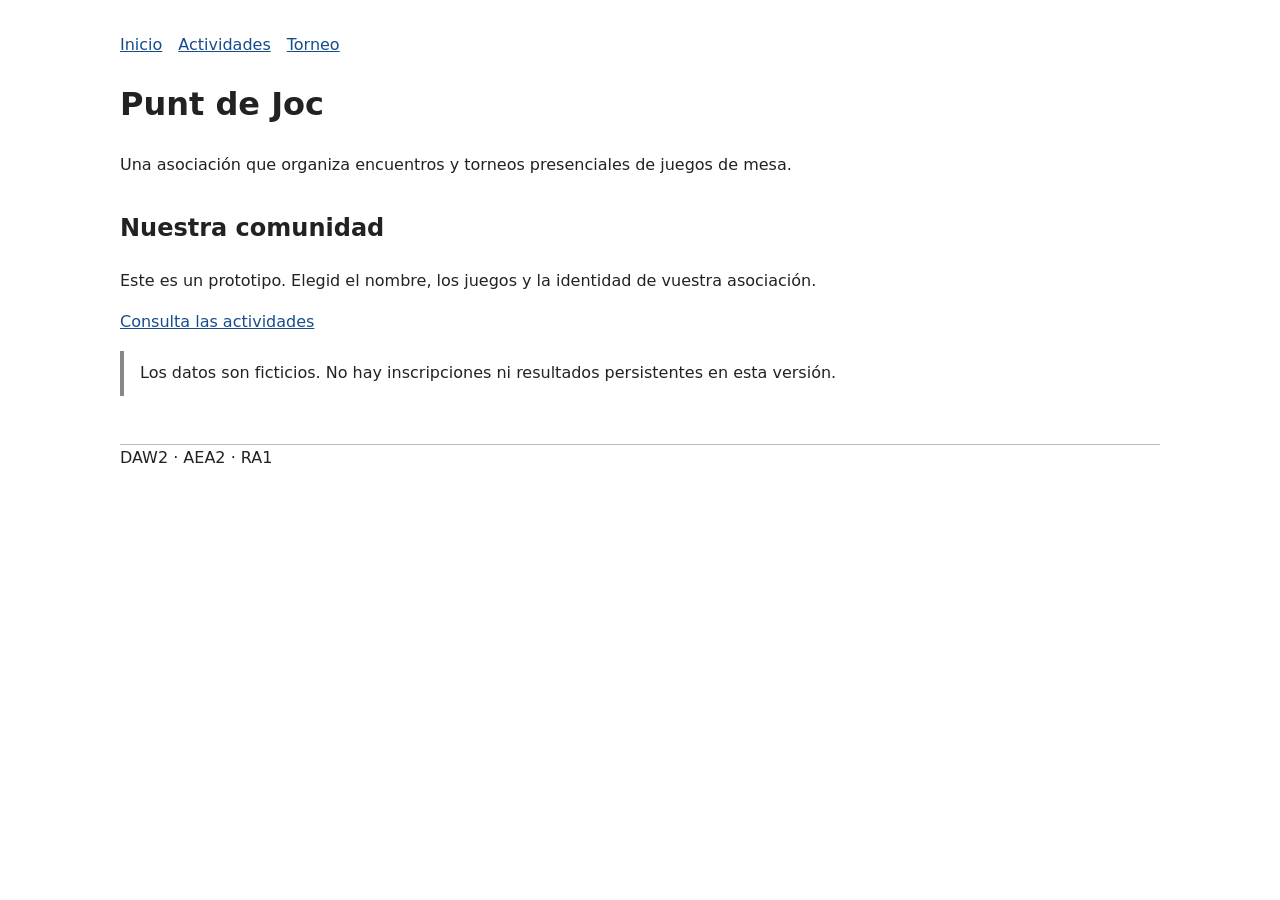
==== index.html @ 8492cb3b "proyecto base" ====
<!doctype html>
<html lang="es">
<head>
<meta charset="utf-8">
<meta name="viewport" content="width=device-width,initial-scale=1">
<title>Punt de Joc</title>
<link rel="stylesheet" href="style.css">
</head>
<body>
<nav>
<a href="index.html">Inicio</a>
<a href="activitats.html">Actividades</a>
<a href="torneig.html">Torneo</a>
</nav>
<main>
<h1>Punt de Joc</h1>
<p>Una asociación que organiza encuentros y torneos presenciales de juegos de mesa.</p>
<h2>Nuestra comunidad</h2>
<p>Este es un prototipo. Elegid el nombre, los juegos y la identidad de vuestra asociación.</p>
<p>
<a href="activitats.html">Consulta las actividades</a>
</p>
<aside>Los datos son ficticios. No hay inscripciones ni resultados persistentes en esta versión.</aside>
</main>
<footer>DAW2 · AEA2 · RA1</footer>
</body>
</html>
---- style.css ----
body{font-family:system-ui,sans-serif;max-width:65rem;margin:2rem auto;padding:0 1rem;line-height:1.6;color:#222}
nav{display:flex;gap:1rem;flex-wrap:wrap}
table{border-collapse:collapse;width:100%}
th,td{border:1px solid #bbb;padding:.5rem;text-align:left}
label{display:block;margin:.7rem 0}
input,select,button{font:inherit;padding:.3rem}
footer{margin-top:3rem;border-top:1px solid #bbb}
a{color:#164c8c}
pre{background:#f3f3f3;padding:1rem;overflow:auto}
aside{border-left:4px solid #888;padding:.6rem 1rem}
h2{margin-top:2rem}
:focus-visible{outline:3px solid #aa5b00}
 @media print{nav{display:none}
body{max-width:none}
}
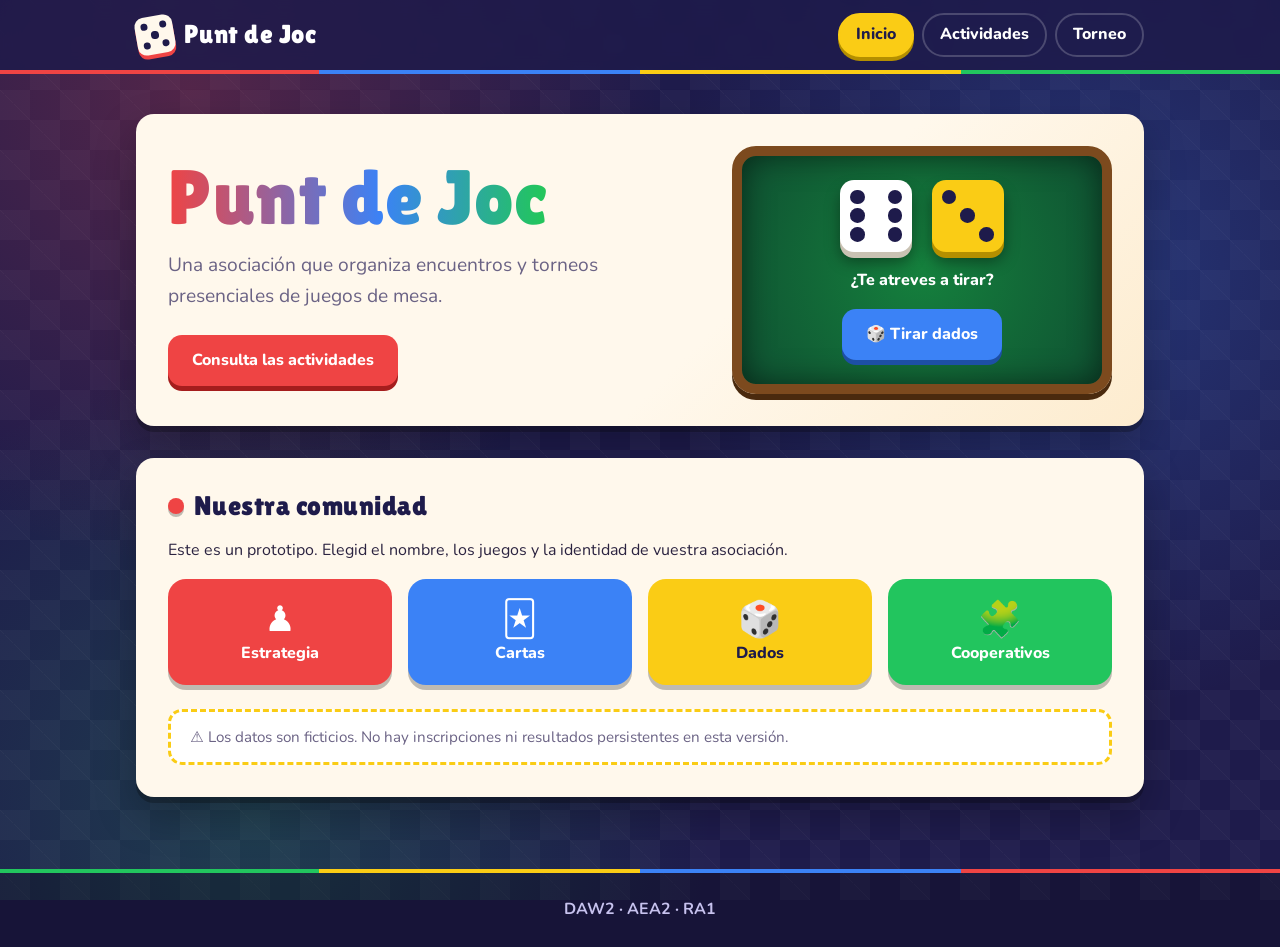
==== commit 1e5b01ae: "Estilo visual temático de juegos de mesa para Punt de Joc - Nueva hoja de estilos con colores del pa" ====
--- a/index.html
+++ b/index.html
@@ -4,23 +4,50 @@
 <meta charset="utf-8">
 <meta name="viewport" content="width=device-width,initial-scale=1">
 <title>Punt de Joc</title>
+<link rel="preconnect" href="https://fonts.googleapis.com">
+<link rel="preconnect" href="https://fonts.gstatic.com" crossorigin>
+<link href="https://fonts.googleapis.com/css2?family=Lilita+One&family=Nunito:wght@400;700;800&display=swap" rel="stylesheet">
 <link rel="stylesheet" href="style.css">
+<script src="script.js" defer></script>
 </head>
 <body>
+<header>
+<div class="barra">
+<a class="logo" href="index.html"><span class="logo-dado" data-valor="5" aria-hidden="true"></span>Punt de Joc</a>
 <nav>
 <a href="index.html">Inicio</a>
 <a href="activitats.html">Actividades</a>
 <a href="torneig.html">Torneo</a>
 </nav>
+</div>
+</header>
 <main>
+<section class="panel hero">
+<div>
 <h1>Punt de Joc</h1>
-<p>Una asociación que organiza encuentros y torneos presenciales de juegos de mesa.</p>
+<p class="lema">Una asociación que organiza encuentros y torneos presenciales de juegos de mesa.</p>
+<a class="boton" href="activitats.html">Consulta las actividades</a>
+</div>
+<div class="mesa">
+<div class="dados">
+<div class="dado" data-valor="6" role="img"></div>
+<div class="dado" data-valor="3" role="img"></div>
+</div>
+<p class="tirada" id="tirada" aria-live="polite">¿Te atreves a tirar?</p>
+<button class="boton azul" id="tirar" type="button">🎲 Tirar dados</button>
+</div>
+</section>
+<section class="panel">
 <h2>Nuestra comunidad</h2>
 <p>Este es un prototipo. Elegid el nombre, los juegos y la identidad de vuestra asociación.</p>
-<p>
-<a href="activitats.html">Consulta las actividades</a>
-</p>
+<div class="colores">
+<div class="ficha rojo"><span>♟️</span>Estrategia</div>
+<div class="ficha azul"><span>🃏</span>Cartas</div>
+<div class="ficha amarillo"><span>🎲</span>Dados</div>
+<div class="ficha verde"><span>🧩</span>Cooperativos</div>
+</div>
 <aside>Los datos son ficticios. No hay inscripciones ni resultados persistentes en esta versión.</aside>
+</section>
 </main>
 <footer>DAW2 · AEA2 · RA1</footer>
 </body>
--- a/style.css
+++ b/style.css
@@ -1,16 +1,453 @@
-body{font-family:system-ui,sans-serif;max-width:65rem;margin:2rem auto;padding:0 1rem;line-height:1.6;color:#222}
-nav{display:flex;gap:1rem;flex-wrap:wrap}
-table{border-collapse:collapse;width:100%}
-th,td{border:1px solid #bbb;padding:.5rem;text-align:left}
+/* ===== Punt de Joc · estilo tablero ===== */
+:root{
+  --rojo:#ef4444;
+  --azul:#3b82f6;
+  --amarillo:#facc15;
+  --verde:#22c55e;
+  --tinta:#1e1b4b;
+  --papel:#fff8ec;
+  --papel-2:#fdeccf;
+  --texto:#2b2340;
+  --suave:#6b6385;
+  --radio:18px;
+  --sombra:0 6px 0 rgba(0,0,0,.25),0 18px 40px rgba(0,0,0,.25);
+}
+
+*{box-sizing:border-box}
+
+html{scroll-behavior:smooth}
+
+body{
+  margin:0;
+  font-family:"Nunito",system-ui,sans-serif;
+  line-height:1.6;
+  color:var(--texto);
+  background-color:var(--tinta);
+  background-image:
+    radial-gradient(circle at 15% 10%,rgba(239,68,68,.25),transparent 35%),
+    radial-gradient(circle at 85% 30%,rgba(59,130,246,.25),transparent 35%),
+    radial-gradient(circle at 20% 90%,rgba(34,197,94,.2),transparent 35%),
+    linear-gradient(45deg,rgba(255,255,255,.03) 25%,transparent 25%,transparent 75%,rgba(255,255,255,.03) 75%),
+    linear-gradient(45deg,rgba(255,255,255,.03) 25%,transparent 25%,transparent 75%,rgba(255,255,255,.03) 75%);
+  background-size:auto,auto,auto,60px 60px,60px 60px;
+  background-position:0 0,0 0,0 0,0 0,30px 30px;
+  background-attachment:fixed;
+  min-height:100vh;
+  display:flex;
+  flex-direction:column;
+}
+
+h1,h2,.logo{
+  font-family:"Lilita One","Nunito",sans-serif;
+  font-weight:400;
+  letter-spacing:.5px;
+  line-height:1.15;
+}
+
+/* ===== Cabecera ===== */
+header{
+  position:sticky;
+  top:0;
+  z-index:10;
+  background:rgba(30,27,75,.85);
+  backdrop-filter:blur(10px);
+  border-bottom:4px solid transparent;
+  border-image:linear-gradient(90deg,var(--rojo) 0 25%,var(--azul) 25% 50%,var(--amarillo) 50% 75%,var(--verde) 75%) 1;
+}
+
+.barra{
+  max-width:65rem;
+  margin:0 auto;
+  padding:.8rem 1rem;
+  display:flex;
+  align-items:center;
+  justify-content:space-between;
+  gap:1rem;
+  flex-wrap:wrap;
+}
+
+.logo{
+  display:flex;
+  align-items:center;
+  gap:.6rem;
+  color:#fff;
+  font-size:1.6rem;
+  text-decoration:none;
+}
+
+.logo-dado{
+  width:38px;
+  height:38px;
+  border-radius:9px;
+  background:var(--papel);
+  box-shadow:0 4px 0 var(--rojo);
+  display:grid;
+  grid-template-columns:repeat(3,1fr);
+  padding:6px;
+  gap:2px;
+  transform:rotate(-10deg);
+  transition:transform .4s;
+}
+.logo:hover .logo-dado{transform:rotate(350deg)}
+.logo-dado i{border-radius:50%}
+.logo-dado i.on{background:var(--tinta)}
+
+nav{display:flex;gap:.5rem;flex-wrap:wrap}
+
+nav a{
+  color:#fff;
+  text-decoration:none;
+  font-weight:800;
+  padding:.45rem 1rem;
+  border-radius:999px;
+  border:2px solid rgba(255,255,255,.2);
+  transition:background .2s,transform .2s,border-color .2s;
+}
+nav a:hover{background:rgba(255,255,255,.12);transform:translateY(-2px)}
+nav a[aria-current="page"]{
+  background:var(--amarillo);
+  border-color:var(--amarillo);
+  color:var(--tinta);
+  box-shadow:0 4px 0 #b48f00;
+}
+
+/* ===== Contenido ===== */
+main{
+  flex:1;
+  width:100%;
+  max-width:65rem;
+  margin:2.5rem auto;
+  padding:0 1rem;
+}
+
+.panel{
+  background:var(--papel);
+  border-radius:var(--radio);
+  padding:2rem;
+  box-shadow:var(--sombra);
+  margin-bottom:2rem;
+}
+
+h1{
+  font-size:clamp(2.2rem,6vw,3.6rem);
+  margin:0 0 .5rem;
+  color:var(--tinta);
+}
+
+h2{
+  font-size:1.7rem;
+  margin:2rem 0 1rem;
+  color:var(--tinta);
+  display:flex;
+  align-items:center;
+  gap:.6rem;
+}
+h2::before{
+  content:"";
+  width:16px;
+  height:16px;
+  border-radius:50%;
+  background:var(--rojo);
+  box-shadow:0 3px 0 rgba(0,0,0,.25);
+  flex-shrink:0;
+}
+.panel h2:first-child{margin-top:0}
+
+a{color:var(--azul);font-weight:700}
+
+/* ===== Portada ===== */
+.hero{
+  display:grid;
+  grid-template-columns:1.4fr 1fr;
+  gap:2rem;
+  align-items:center;
+  background:linear-gradient(135deg,var(--papel) 60%,var(--papel-2));
+}
+.hero h1{
+  font-size:clamp(2.8rem,8vw,4.8rem);
+  background:linear-gradient(90deg,var(--rojo),var(--azul) 40%,var(--verde) 70%,#d4a800);
+  -webkit-background-clip:text;
+  background-clip:text;
+  color:transparent;
+}
+.hero .lema{font-size:1.2rem;color:var(--suave);margin:0 0 1.5rem}
+
+.boton{
+  display:inline-block;
+  background:var(--rojo);
+  color:#fff;
+  text-decoration:none;
+  font-weight:800;
+  padding:.8rem 1.5rem;
+  border-radius:14px;
+  border:0;
+  font-family:inherit;
+  font-size:1rem;
+  cursor:pointer;
+  box-shadow:0 5px 0 #a51d1d;
+  transition:transform .1s,box-shadow .1s;
+}
+.boton:hover{transform:translateY(-2px);box-shadow:0 7px 0 #a51d1d}
+.boton:active{transform:translateY(4px);box-shadow:0 1px 0 #a51d1d}
+.boton.azul{background:var(--azul);box-shadow:0 5px 0 #1d4fa5}
+.boton.azul:hover{box-shadow:0 7px 0 #1d4fa5}
+.boton.azul:active{box-shadow:0 1px 0 #1d4fa5}
+
+/* Mesa de dados */
+.mesa{
+  background:radial-gradient(circle,#15803d,#0f5132);
+  border:10px solid #7c4a1e;
+  border-radius:24px;
+  padding:1.5rem;
+  text-align:center;
+  box-shadow:inset 0 0 30px rgba(0,0,0,.5),0 6px 0 #4a2a0e;
+}
+.dados{display:flex;justify-content:center;gap:1.2rem;margin-bottom:1rem}
+.dado{
+  width:72px;
+  height:72px;
+  background:#fff;
+  border-radius:14px;
+  padding:10px;
+  display:grid;
+  grid-template-columns:repeat(3,1fr);
+  gap:4px;
+  box-shadow:0 6px 0 #c9c2b3,0 10px 15px rgba(0,0,0,.4);
+}
+.dado:nth-child(2){background:var(--amarillo);box-shadow:0 6px 0 #b48f00,0 10px 15px rgba(0,0,0,.4)}
+.dado i{border-radius:50%}
+.dado i.on{background:var(--tinta)}
+.dado.rodando{animation:rodar .6s ease-out}
+@keyframes rodar{
+  0%{transform:translateY(-30px) rotate(0)}
+  60%{transform:translateY(5px) rotate(400deg)}
+  100%{transform:translateY(0) rotate(360deg)}
+}
+.tirada{color:#fff;font-weight:800;margin:.5rem 0 1rem;min-height:1.6em}
+
+aside{
+  margin-top:1.5rem;
+  background:#fff;
+  border:3px dashed var(--amarillo);
+  border-radius:14px;
+  padding:.8rem 1.2rem;
+  color:var(--suave);
+  font-size:.95rem;
+}
+aside::before{content:"⚠️ "}
+
+.colores{
+  display:grid;
+  grid-template-columns:repeat(4,1fr);
+  gap:1rem;
+  margin-top:1rem;
+}
+.ficha{
+  border-radius:var(--radio);
+  padding:1.2rem;
+  color:#fff;
+  font-weight:800;
+  text-align:center;
+  box-shadow:0 5px 0 rgba(0,0,0,.25);
+  transition:transform .2s;
+}
+.ficha:hover{transform:translateY(-6px) rotate(-2deg)}
+.ficha span{display:block;font-size:2.2rem;line-height:1.2}
+.ficha.rojo{background:var(--rojo)}
+.ficha.azul{background:var(--azul)}
+.ficha.amarillo{background:var(--amarillo);color:var(--tinta)}
+.ficha.verde{background:var(--verde)}
+
+/* ===== Actividades ===== */
+.titulo-pagina{
+  color:#fff;
+  text-align:center;
+  margin-bottom:2rem;
+}
+.titulo-pagina h1{color:#fff;text-shadow:0 5px 0 rgba(0,0,0,.35)}
+.titulo-pagina p{color:#c7c2ee;margin:0}
+
+.tarjetas{
+  display:grid;
+  grid-template-columns:repeat(auto-fit,minmax(290px,1fr));
+  gap:1.5rem;
+}
+
+article{
+  background:var(--papel);
+  border-radius:var(--radio);
+  padding:1.6rem;
+  box-shadow:var(--sombra);
+  border-top:12px solid var(--azul);
+  position:relative;
+  transition:transform .25s;
+}
+article:hover{transform:translateY(-6px) rotate(-.5deg)}
+article.torneo{border-top-color:var(--rojo)}
+article h2{margin-top:.6rem}
+article h2::before{background:var(--azul)}
+article.torneo h2::before{background:var(--rojo)}
+
+.etiqueta{
+  display:inline-block;
+  font-size:.8rem;
+  font-weight:800;
+  text-transform:uppercase;
+  letter-spacing:1px;
+  padding:.2rem .7rem;
+  border-radius:999px;
+  background:var(--azul);
+  color:#fff;
+}
+article.torneo .etiqueta{background:var(--rojo)}
+
+.datos{list-style:none;padding:0;margin:1rem 0 1.4rem;display:grid;gap:.5rem}
+.datos li{
+  background:#fff;
+  border-radius:10px;
+  padding:.45rem .8rem;
+  display:flex;
+  gap:.6rem;
+  align-items:center;
+}
+.cuenta{
+  position:absolute;
+  top:1.2rem;
+  right:1.2rem;
+  background:var(--amarillo);
+  color:var(--tinta);
+  font-weight:800;
+  font-size:.85rem;
+  padding:.25rem .7rem;
+  border-radius:999px;
+  box-shadow:0 3px 0 #b48f00;
+}
+.cuenta:empty{display:none}
+
+/* ===== Torneo ===== */
+.jugadores{
+  list-style:none;
+  padding:0;
+  display:grid;
+  grid-template-columns:repeat(auto-fit,minmax(130px,1fr));
+  gap:1rem;
+}
+.jugadores li{
+  background:#fff;
+  border-radius:14px;
+  padding:1rem;
+  text-align:center;
+  font-weight:800;
+  font-size:1.1rem;
+  box-shadow:0 4px 0 rgba(0,0,0,.12);
+  transition:transform .2s;
+}
+.jugadores li:hover{transform:translateY(-4px)}
+.jugadores li::before{
+  content:"";
+  display:block;
+  width:44px;
+  height:52px;
+  margin:0 auto .5rem;
+  background:var(--c,var(--rojo));
+  /* silueta de meeple */
+  clip-path:polygon(50% 0,65% 6%,68% 22%,62% 32%,100% 42%,100% 55%,72% 55%,85% 100%,55% 100%,50% 82%,45% 100%,15% 100%,28% 55%,0 55%,0 42%,38% 32%,32% 22%,35% 6%);
+}
+.jugadores li:nth-child(1){--c:var(--rojo)}
+.jugadores li:nth-child(2){--c:var(--azul)}
+.jugadores li:nth-child(3){--c:var(--amarillo)}
+.jugadores li:nth-child(4){--c:var(--verde)}
+
+.tabla{overflow-x:auto}
+table{
+  border-collapse:separate;
+  border-spacing:0;
+  width:100%;
+  background:#fff;
+  border-radius:14px;
+  overflow:hidden;
+  box-shadow:0 4px 0 rgba(0,0,0,.12);
+}
+caption{
+  caption-side:top;
+  text-align:left;
+  font-weight:800;
+  color:var(--suave);
+  padding-bottom:.5rem;
+}
+th,td{padding:.75rem 1rem;text-align:left}
+th{
+  background:var(--tinta);
+  color:#fff;
+  font-weight:800;
+}
+tbody tr:nth-child(even) td{background:#faf5ff}
+tbody tr:hover td{background:#fef3c7}
+
+.clasificacion td:first-child{font-weight:800;width:6rem}
+.clasificacion tbody tr.oro td{background:#fef9c3}
+.clasificacion .oro td:first-child::after{content:" 🥇"}
+.clasificacion .plata td:first-child::after{content:" 🥈"}
+.clasificacion td:last-child{font-family:"Lilita One",sans-serif;font-size:1.2rem;color:var(--tinta)}
+
+.resultado{
+  display:inline-block;
+  padding:.15rem .7rem;
+  border-radius:999px;
+  font-weight:800;
+  font-size:.9rem;
+  background:var(--verde);
+  color:#fff;
+}
+.resultado.empate{background:var(--amarillo);color:var(--tinta)}
+
+.reglas{display:flex;gap:.6rem;flex-wrap:wrap;margin:1rem 0 0;padding:0;list-style:none}
+.reglas li{
+  background:#fff;
+  border-radius:10px;
+  padding:.35rem .8rem;
+  font-weight:800;
+  box-shadow:0 3px 0 rgba(0,0,0,.1);
+}
+
+/* ===== Pie ===== */
+footer{
+  text-align:center;
+  color:#c7c2ee;
+  padding:1.5rem 1rem;
+  font-weight:700;
+  background:rgba(0,0,0,.25);
+  border-top:4px solid transparent;
+  border-image:linear-gradient(90deg,var(--verde) 0 25%,var(--amarillo) 25% 50%,var(--azul) 50% 75%,var(--rojo) 75%) 1;
+}
+
+/* ===== Formularios (base) ===== */
 label{display:block;margin:.7rem 0}
 input,select,button{font:inherit;padding:.3rem}
-footer{margin-top:3rem;border-top:1px solid #bbb}
-a{color:#164c8c}
 pre{background:#f3f3f3;padding:1rem;overflow:auto}
-aside{border-left:4px solid #888;padding:.6rem 1rem}
-h2{margin-top:2rem}
-:focus-visible{outline:3px solid #aa5b00}
- @media print{nav{display:none}
-body{max-width:none}
-}
-
+
+:focus-visible{outline:3px solid var(--amarillo);outline-offset:3px}
+
+/* Animación de entrada */
+.aparece{opacity:0;transform:translateY(25px);transition:opacity .6s,transform .6s}
+.aparece.visible{opacity:1;transform:none}
+
+/* ===== Responsive ===== */
+@media (max-width:760px){
+  .hero{grid-template-columns:1fr}
+  .colores{grid-template-columns:repeat(2,1fr)}
+  .panel{padding:1.4rem}
+  .barra{justify-content:center}
+  th,td{padding:.6rem}
+}
+
+@media (prefers-reduced-motion:reduce){
+  *,*::before,*::after{animation:none!important;transition:none!important;scroll-behavior:auto!important}
+  .aparece{opacity:1;transform:none}
+}
+
+@media print{
+  header nav,.mesa{display:none}
+  body{background:#fff;color:#000}
+  .panel,article{box-shadow:none;border:1px solid #bbb}
+}
